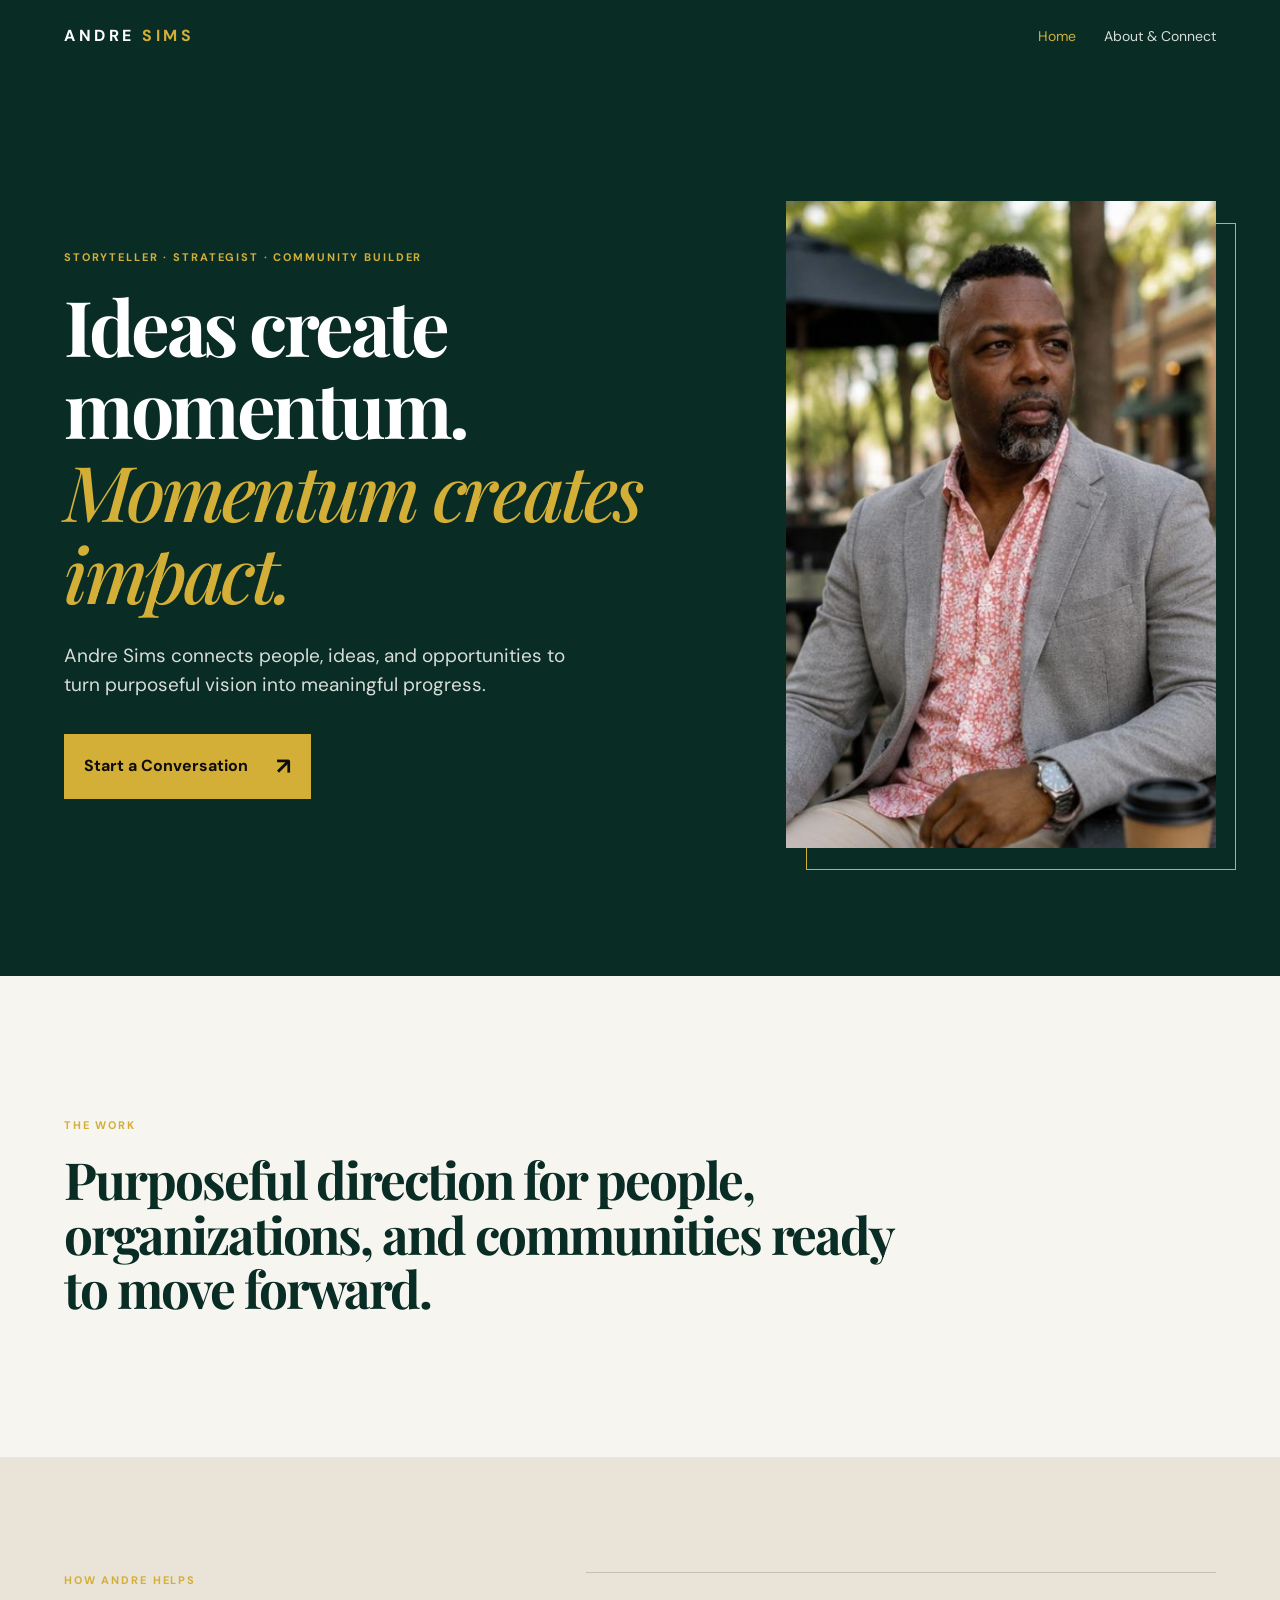
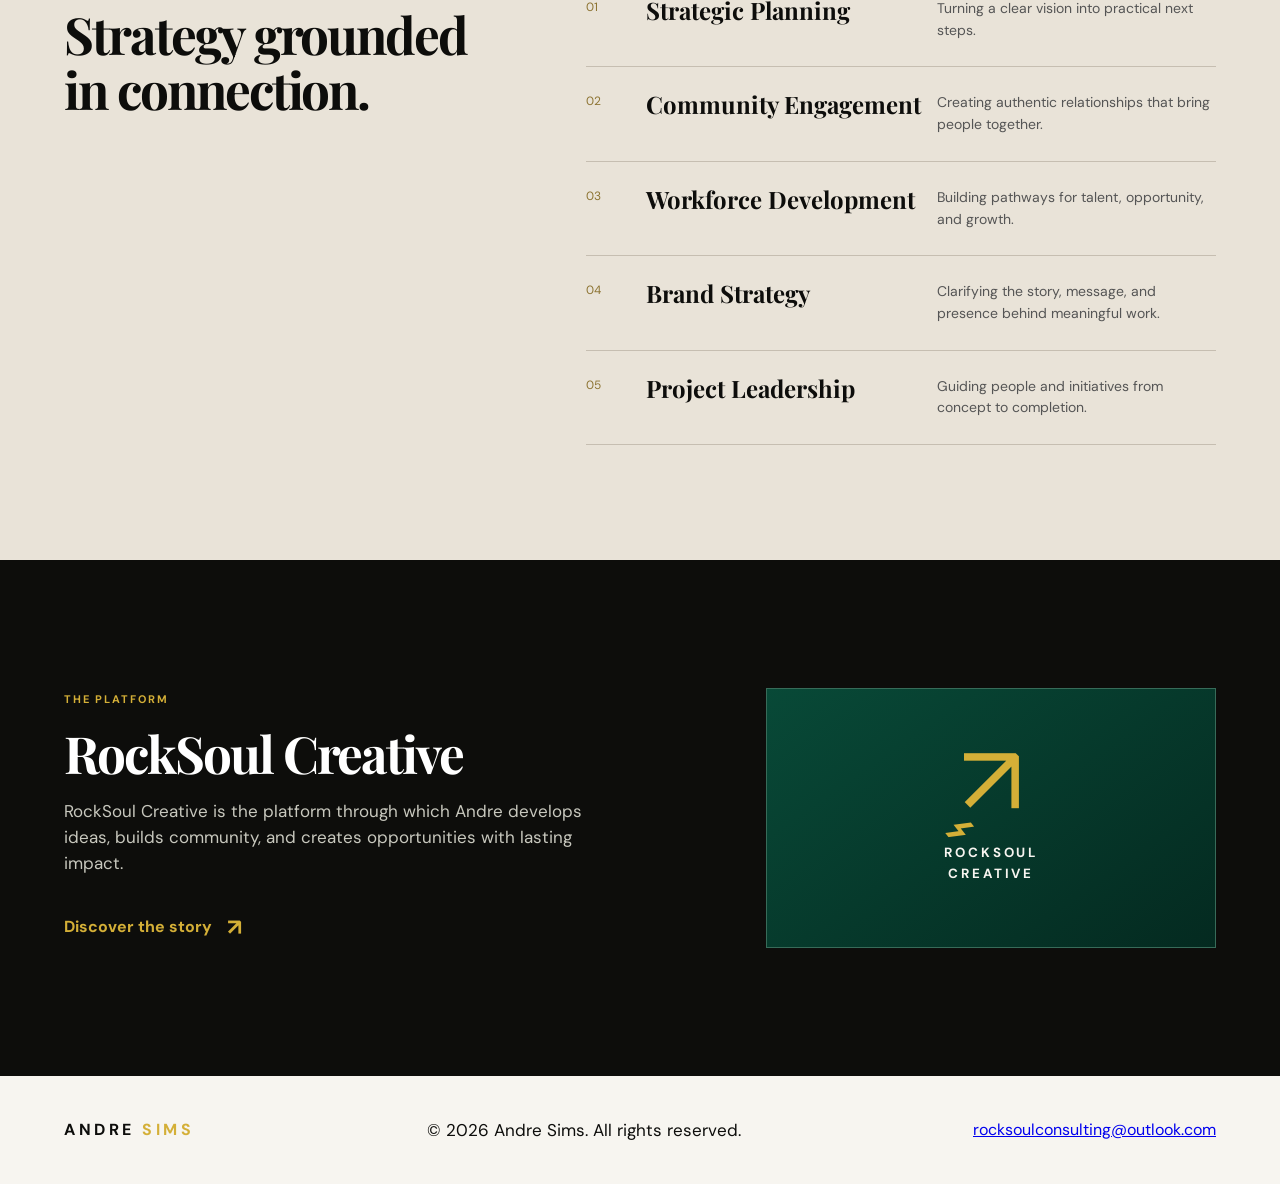
==== index.html @ 4491f695 "added initial HTML and CSS files, inluding assets" ====
<!doctype html>
<html lang="en">
  <head>
    <meta charset="utf-8" />
    <meta name="viewport" content="width=device-width, initial-scale=1" />
    <meta name="description" content="Andre Sims is a storyteller, strategist, and community builder." />
    <title>Andre Sims | Storyteller, Strategist & Community Builder</title>
    <link rel="preconnect" href="https://fonts.googleapis.com" />
    <link rel="preconnect" href="https://fonts.gstatic.com" crossorigin />
    <link href="https://fonts.googleapis.com/css2?family=DM+Sans:wght@400;500;600;700&family=Playfair+Display:wght@500;600;700&display=swap" rel="stylesheet" />
    <link rel="stylesheet" href="styles.css" />
  </head>
  <body>
    <header class="site-header">
      <a class="wordmark" href="index.html" aria-label="Andre Sims home">ANDRE <span>SIMS</span></a>
      <nav aria-label="Main navigation"><a class="active" href="index.html">Home</a><a href="about.html">About & Connect</a></nav>
    </header>

    <main>
      <section class="hero">
        <div class="hero-copy">
          <p class="eyebrow">Storyteller · Strategist · Community Builder</p>
          <h1>Ideas create momentum.<br /><em>Momentum creates impact.</em></h1>
          <p class="intro">Andre Sims connects people, ideas, and opportunities to turn purposeful vision into meaningful progress.</p>
          <a class="button" href="about.html#connect">Start a Conversation <span>↗</span></a>
        </div>
        <div class="hero-image"><img src="assets/andre-portrait.jpeg" alt="Andre Sims seated outdoors" /><div class="image-accent"></div></div>
      </section>

      <section class="statement">
        <p class="eyebrow">The work</p>
        <h2>Purposeful direction for people, organizations, and communities ready to move forward.</h2>
      </section>

      <section class="services" aria-labelledby="services-title">
        <div><p class="eyebrow">How Andre helps</p><h2 id="services-title">Strategy grounded in connection.</h2></div>
        <div class="service-list">
          <article><span>01</span><h3>Strategic Planning</h3><p>Turning a clear vision into practical next steps.</p></article>
          <article><span>02</span><h3>Community Engagement</h3><p>Creating authentic relationships that bring people together.</p></article>
          <article><span>03</span><h3>Workforce Development</h3><p>Building pathways for talent, opportunity, and growth.</p></article>
          <article><span>04</span><h3>Brand Strategy</h3><p>Clarifying the story, message, and presence behind meaningful work.</p></article>
          <article><span>05</span><h3>Project Leadership</h3><p>Guiding people and initiatives from concept to completion.</p></article>
        </div>
      </section>

      <section class="rocksoul">
        <div><p class="eyebrow">The platform</p><h2>RockSoul Creative</h2><p>RockSoul Creative is the platform through which Andre develops ideas, builds community, and creates opportunities with lasting impact.</p><a class="text-link" href="about.html">Discover the story <span>↗</span></a></div>
        <div class="mark"><span class="arrow">↗</span><span class="waves">⌁</span><small>ROCKSOUL<br />CREATIVE</small></div>
      </section>
    </main>

    <footer><a class="wordmark" href="index.html">ANDRE <span>SIMS</span></a><p>© <span id="year"></span> Andre Sims. All rights reserved.</p><a href="mailto:rocksoulconsulting@outlook.com">rocksoulconsulting@outlook.com</a></footer>
    <script>document.getElementById('year').textContent = new Date().getFullYear()</script>
  </body>
</html>
---- styles.css ----
:root {
    --ink: #0d0d0b;
    --green: #063d30;
    --green2: #092d25;
    --gold: #d4af37;
    --ivory: #f7f5f0;
    --sand: #e9e3d8;
    --muted: #b9b9ae;
}

* {
    box-sizing: border-box;
}

body {
    margin: 0;
    background: var(--ivory);
    color: var(--ink);
    font-family: "DM Sans", sans-serif;
    line-height: 1.55;
}

.site-header, footer {
    display: flex;
    align-items: center;
    justify-content: space-between;
    gap: 24px;
    padding: 24px max(5vw, 32px);
}

.site-header {
    background: var(--green2);
    color: #fff;
}

.wordmark {
    font-size: 16px;
    letter-spacing: .22em;
    font-weight: 700;
    text-decoration: none;
    color: inherit;
}

.wordmark span {
    color: var(--gold);
}

nav {
    display: flex;
    gap:28px;
}

nav a {
    color: #d8ddd8;
    text-decoration: none;
    font-size: 14px;
}

nav a.active, nav a:hover {
    color: var(--gold);
}

h1, h2, h3 {
    font-family: "Playfair Display", serif;
    line-height: 1.07;
    margin: 0;
}

h1 {
    font-size: clamp(44px, 6vw, 82px);
    letter-spacing: -.045em;
}

h2 {
    font-size: clamp(34px, 4vw, 58px);
    letter-spacing: -.04em;
}

p {
    font-size: 17px;
}

.eyebrow {
    text-transform: uppercase;
    letter-spacing: .17em;
    font-size: 11px;
    font-weight: 700;
    color: var(--gold);
    margin: 0 0 18px;
}

.hero {
    min-height: 650px;
    padding: clamp(65px, 10vw, 130px) max(5vw, 32px);
    display: grid;
    grid-template-columns: 1.05fr .75fr;
    align-items: center;
    gap: 8vw;
    background: var(--green2);
    color: #fff;
}

.hero-copy{
    max-width: 780px;
}

.hero h1 em{
    color: var(--gold);
    font-weight: 500;
}

.intro{
    max-width:530px;
    margin:28px 0 34px;
    color:#d8ddd8;
    font-size:19px;
}

.button {
    display: inline-flex;
    align-items: center;
    gap: 28px;
    padding: 15px 20px;
    background: var(--gold);
    color: var(--ink);
    font-weight: 700;
    text-decoration: none;
}

.button span, .text-link span {
    font-size:23px;
}

.hero-image {
    position: relative;
    max-width: 430px;
    justify-self: end;
}

.hero-image img {
    width: 100%;
    display: block;
    filter: saturate(.86);
}

.image-accent {
    border: 1px solid var(--gold);
    position: absolute;
    inset: 22px -20px -22px 20px;
    z-index: 0;
}

.hero-image img {
    position: relative;
    z-index: 1;
}

.statement {
    padding: clamp(70px, 11vw, 145px) max(5vw, 32px);
    max-width: 1000px;
}

.statement h2 {
    color: var(--green2);
}

.services {
    padding: clamp(70px, 9vw, 120px) max(5vw, 32px);
    display: grid;
    grid-template-columns: .8fr 1.2fr;
    gap: 8vw;
    background: var(--sand);
}

.service-list {
    border-top: 1px solid #c6beb1;
}

.service-list article {
    display: grid;
    grid-template-columns: 48px 1fr 1fr;
    gap: 12px;
    padding: 25px 0;
    border-bottom: 1px solid #c6beb1;
}

.service-list span, .value-grid span {
    font-size: 12px;
    color: #8c7331;
}

.service-list h3 {
    font-size: 24px;
}

.service-list p {
    margin: 0;
    font-size: 14px;
    color: #555;
}

.rocksoul {
    background: var(--ink);
    color: #fff;
    padding: clamp(70px, 10vw, 130px) max(5vw, 32px);
    display: grid;
    grid-template-columns: 1fr .75fr;
    gap:8vw;
    align-items:center
}

.rocksoul p:not(.eyebrow) {
    max-width: 550px;
    color: #c8c8be;
}

.text-link{
    color: var(--gold);
    text-decoration: none;
    display: inline-flex;
    gap: 15px;
    align-items: center;
    font-weight: 700;
    margin-top: 16px;
}

.mark {
    min-height: 260px;
    background: linear-gradient(145deg, #084937, #042a20);
    border: 1px solid #376b59;
    display: grid;
    place-content: center;
    text-align: center;
    position: relative;
}
    
.arrow {
    font-size: 100px;
    line-height: .6;
    color: var(--gold);
}

.waves {
    color: var(--gold);
    font-size: 55px;
    line-height: .55;
    transform: rotate(-38deg);
    position: absolute;
    left: 39%;
    top: 48%;
}

.mark small{
    margin-top: 32px;
    color: var(--ivory);
    letter-spacing: .22em;
    font-weight: 700;
}

.about-hero {
    background: var(--green2);
    color: #fff;
    padding: clamp(65px, 10vw, 125px) max(5vw, 32px);
    display: grid;
    grid-template-columns: 1fr .68fr;
    gap: 8vw;
    align-items: center;
}

.about-hero img {
    width: 100%;
    max-height: 510px;
    object-fit: cover;
    object-position: top;
}

.bio {
    padding: clamp(75px, 11vw, 145px) max(5vw, 32px);
    display: grid;
    grid-template-columns: .6fr 1.2fr;
    gap: 8vw;
}

.bio > div {
    max-width: 720px;
}

.bio h2 {
    color: var(--green2);
    margin-bottom: 25px;
}

.bio p {
    color: #40403d;
}

.values{
    background: #f9f9f9;
    padding: clamp(70px, 10vw, 130px) max(5vw, 32px);
}
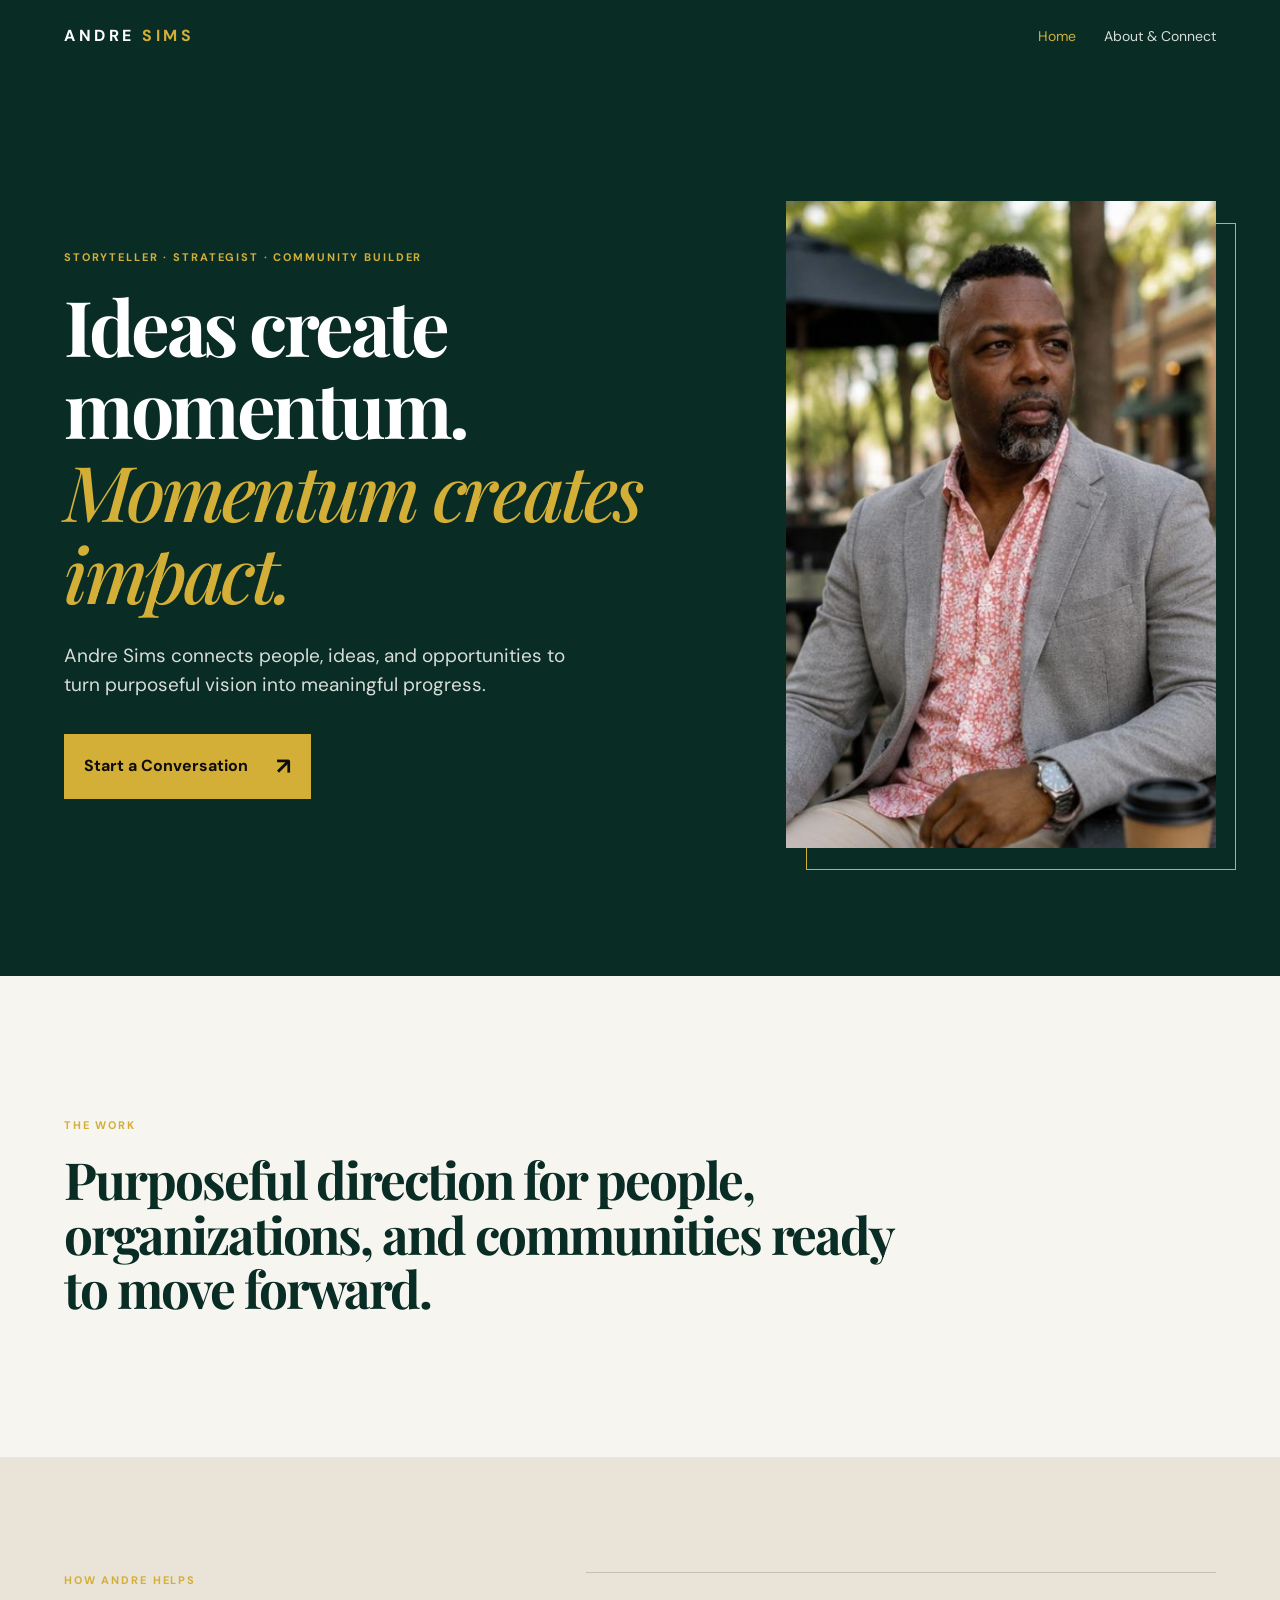
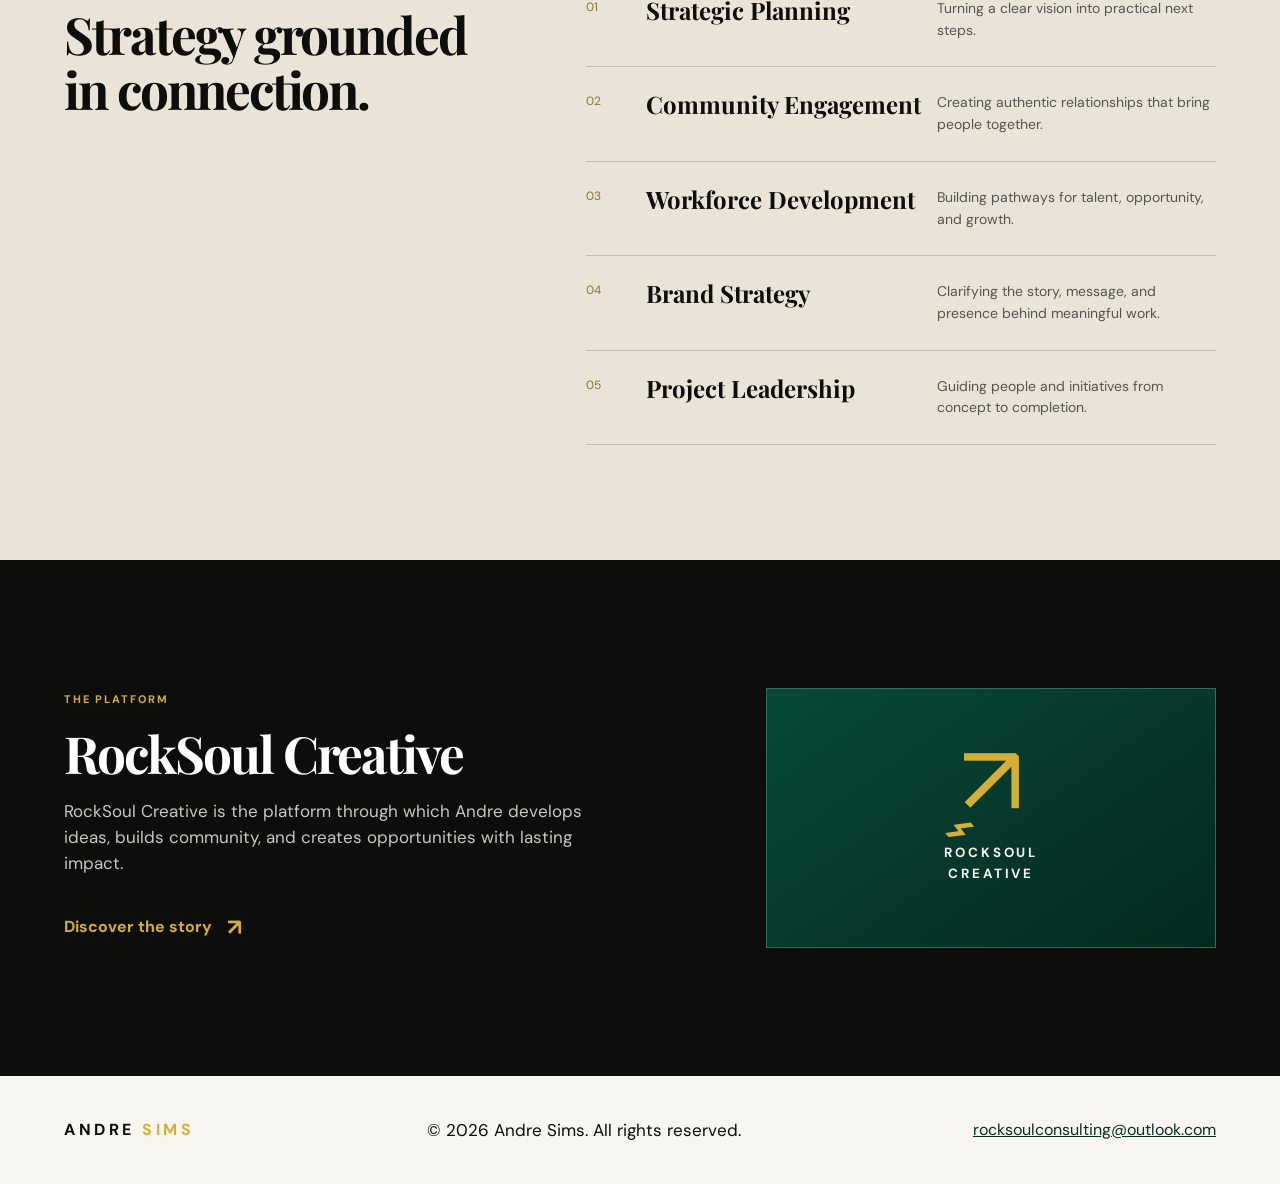
==== commit d3321e0e: "added connect section CSS added color to footer email links" ====
--- a/index.html
+++ b/index.html
@@ -8,12 +8,15 @@
     <link rel="preconnect" href="https://fonts.googleapis.com" />
     <link rel="preconnect" href="https://fonts.gstatic.com" crossorigin />
     <link href="https://fonts.googleapis.com/css2?family=DM+Sans:wght@400;500;600;700&family=Playfair+Display:wght@500;600;700&display=swap" rel="stylesheet" />
-    <link rel="stylesheet" href="styles.css" />
+    <link rel="stylesheet" href="./styles.css" />
   </head>
   <body>
     <header class="site-header">
-      <a class="wordmark" href="index.html" aria-label="Andre Sims home">ANDRE <span>SIMS</span></a>
-      <nav aria-label="Main navigation"><a class="active" href="index.html">Home</a><a href="about.html">About & Connect</a></nav>
+      <a class="wordmark" href="./index.html" aria-label="Andre Sims home">ANDRE <span>SIMS</span></a>
+      <nav aria-label="Main navigation">
+        <a class="active" href="./index.html">Home</a>
+        <a href="./about.html">About & Connect</a>
+      </nav>
     </header>
 
     <main>
@@ -22,9 +25,12 @@
           <p class="eyebrow">Storyteller · Strategist · Community Builder</p>
           <h1>Ideas create momentum.<br /><em>Momentum creates impact.</em></h1>
           <p class="intro">Andre Sims connects people, ideas, and opportunities to turn purposeful vision into meaningful progress.</p>
-          <a class="button" href="about.html#connect">Start a Conversation <span>↗</span></a>
+          <a class="button" href="./about.html#connect">Start a Conversation <span>↗</span></a>
         </div>
-        <div class="hero-image"><img src="assets/andre-portrait.jpeg" alt="Andre Sims seated outdoors" /><div class="image-accent"></div></div>
+        <div class="hero-image">
+          <img src="./assets/andre-portrait.jpeg" alt="Andre Sims seated outdoors" />
+          <div class="image-accent"></div>
+        </div>
       </section>
 
       <section class="statement">
@@ -33,7 +39,10 @@
       </section>
 
       <section class="services" aria-labelledby="services-title">
-        <div><p class="eyebrow">How Andre helps</p><h2 id="services-title">Strategy grounded in connection.</h2></div>
+        <div>
+          <p class="eyebrow">How Andre helps</p>
+          <h2 id="services-title">Strategy grounded in connection.</h2>
+        </div>
         <div class="service-list">
           <article><span>01</span><h3>Strategic Planning</h3><p>Turning a clear vision into practical next steps.</p></article>
           <article><span>02</span><h3>Community Engagement</h3><p>Creating authentic relationships that bring people together.</p></article>
@@ -44,12 +53,25 @@
       </section>
 
       <section class="rocksoul">
-        <div><p class="eyebrow">The platform</p><h2>RockSoul Creative</h2><p>RockSoul Creative is the platform through which Andre develops ideas, builds community, and creates opportunities with lasting impact.</p><a class="text-link" href="about.html">Discover the story <span>↗</span></a></div>
-        <div class="mark"><span class="arrow">↗</span><span class="waves">⌁</span><small>ROCKSOUL<br />CREATIVE</small></div>
+        <div>
+          <p class="eyebrow">The platform</p>
+          <h2>RockSoul Creative</h2>
+          <p>RockSoul Creative is the platform through which Andre develops ideas, builds community, and creates opportunities with lasting impact.</p>
+          <a class="text-link" href="./about.html">Discover the story <span>↗</span></a>
+        </div>
+        <div class="mark">
+          <span class="arrow">↗</span>
+          <span class="waves">⌁</span>
+          <small>ROCKSOUL<br />CREATIVE</small>
+        </div>
       </section>
     </main>
 
-    <footer><a class="wordmark" href="index.html">ANDRE <span>SIMS</span></a><p>© <span id="year"></span> Andre Sims. All rights reserved.</p><a href="mailto:rocksoulconsulting@outlook.com">rocksoulconsulting@outlook.com</a></footer>
+    <footer>
+      <a class="wordmark" href="./index.html">ANDRE <span>SIMS</span></a>
+      <p>© <span id="year"></span> Andre Sims. All rights reserved.</p>
+      <a class="email" href="mailto:rocksoulconsulting@outlook.com">rocksoulconsulting@outlook.com</a>
+    </footer>
     <script>document.getElementById('year').textContent = new Date().getFullYear()</script>
   </body>
 </html>
--- a/styles.css
+++ b/styles.css
@@ -297,4 +297,52 @@
 .values{
     background: #f9f9f9;
     padding: clamp(70px, 10vw, 130px) max(5vw, 32px);
+}
+
+.connect {
+    background: var(--green);
+    color: #fff;
+    padding: clamp(75px, 11vw, 145px) max(5vw, 32px);
+}
+
+.connect > p:not(.eyebrow) {
+    max-width: 630px;
+    color: #d6ddd7;
+}
+
+.connect h2 {
+    color: var(--gold);
+}
+
+.contact-links {
+    display: flex;
+    flex-wrap: wrap;
+    gap: 18px;
+    margin-top: 36px;
+}
+
+.contact-links a {
+    min-width: min(100%, 320px);
+  padding: 19px 24px;
+  border: 1px solid #588272;
+  color: #fff;
+  font-size: 18px;
+  text-decoration: none;
+}
+
+.contact-links small {
+  display: block;
+  margin-bottom: 6px;
+  color: var(--gold);
+  font-size: 10px;
+  letter-spacing: .15em;
+  text-transform: uppercase;
+}
+
+.email {
+    color: var(--green2);
+}
+
+@media (max-width: 760px) {
+  .contact-links { display: grid; }
 }
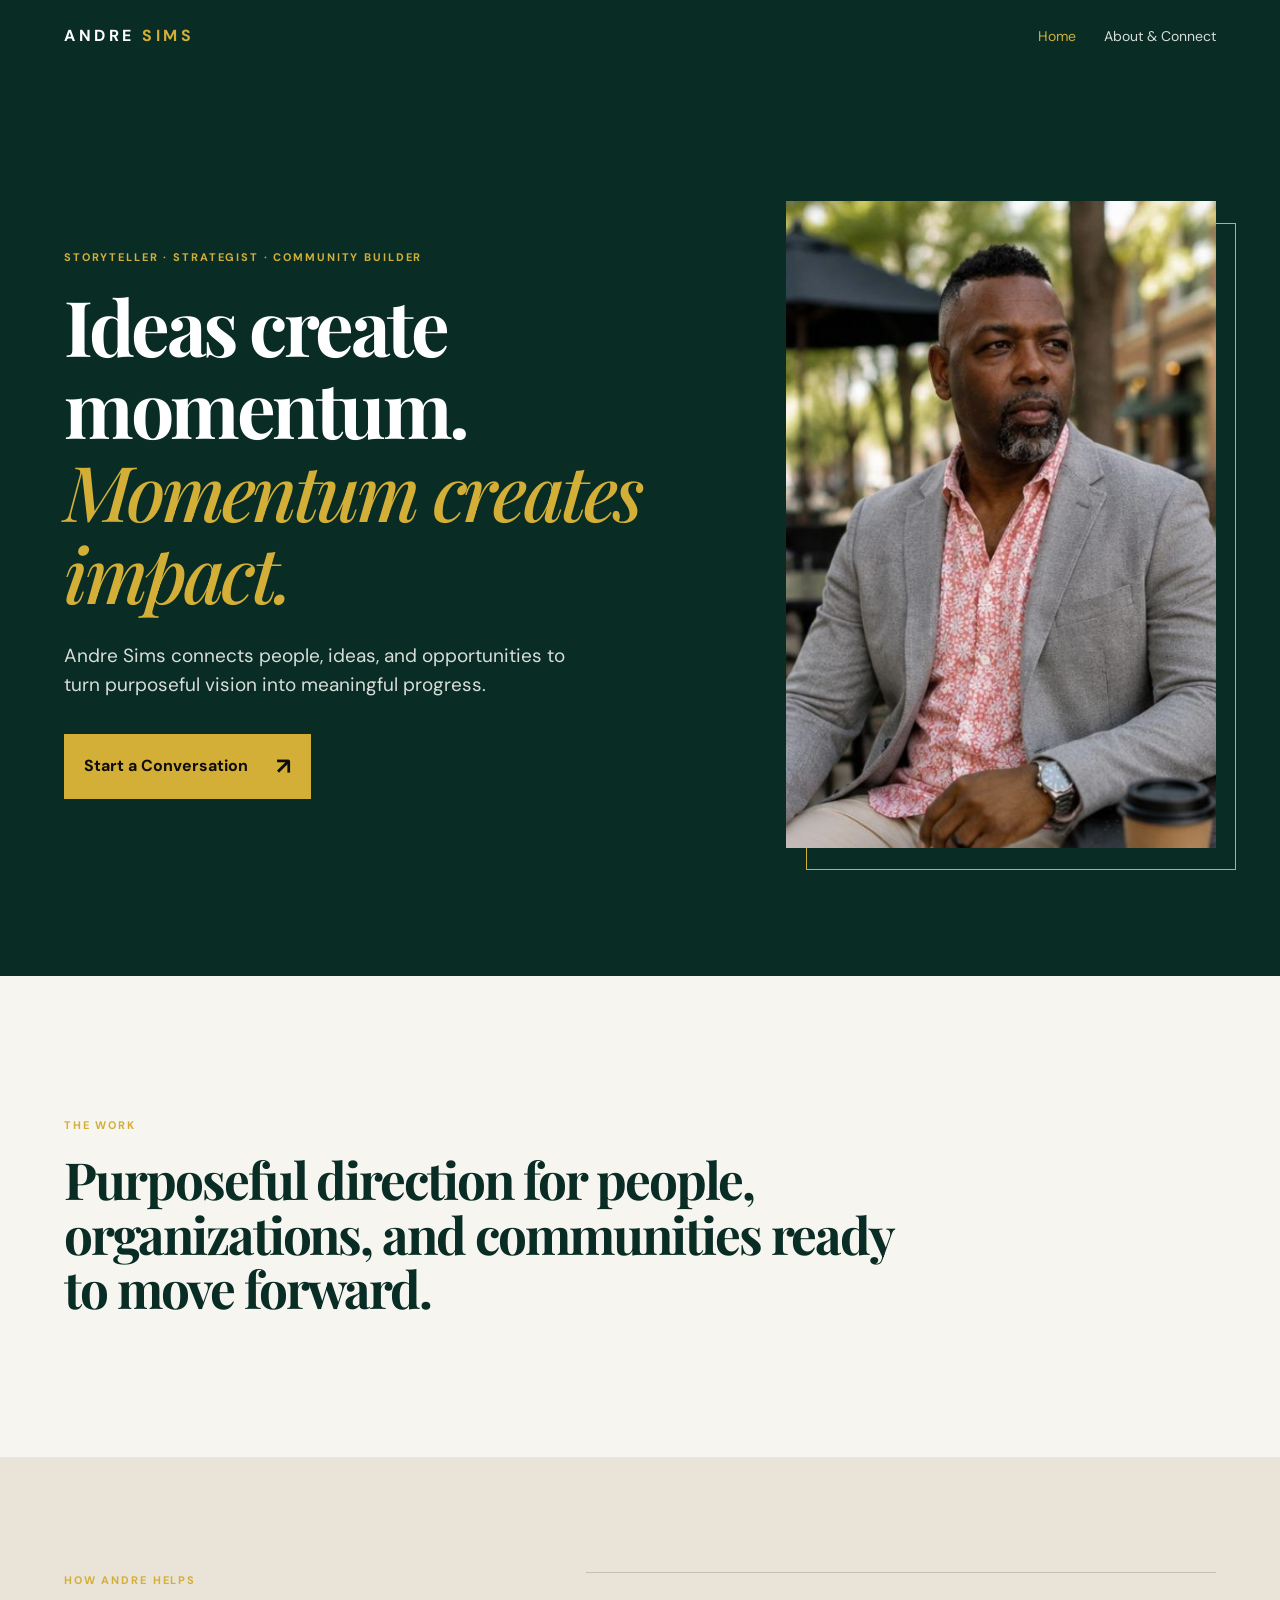
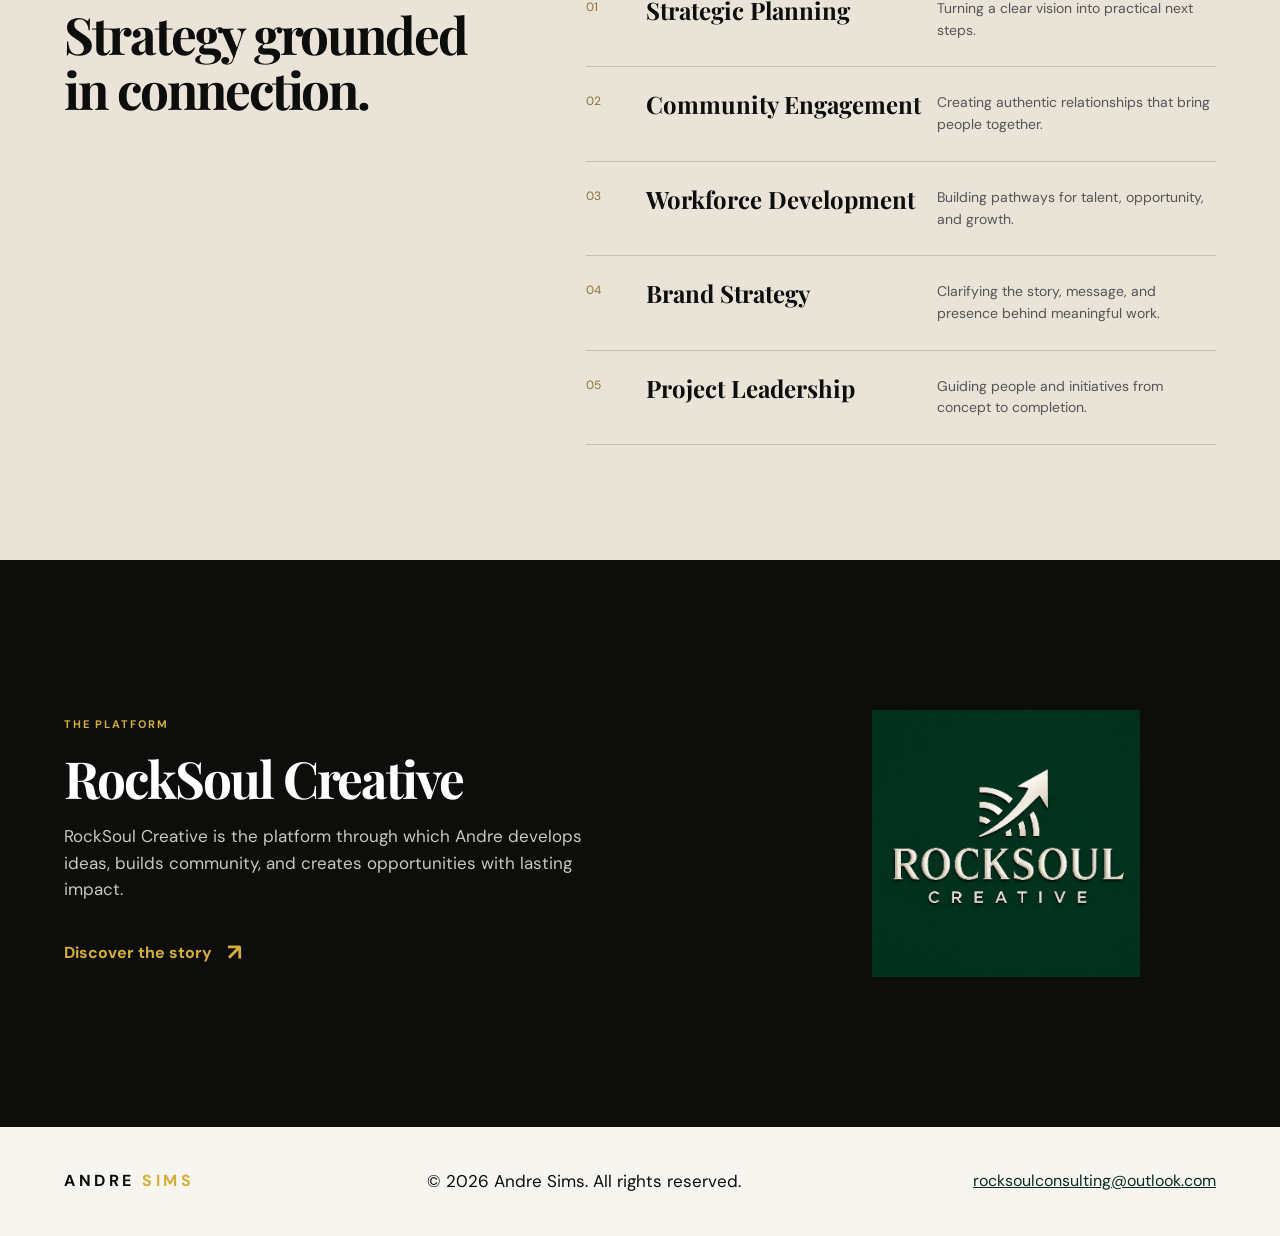
==== commit 6ff9f5d4: "replaced mark img placeholder with img link" ====
--- a/index.html
+++ b/index.html
@@ -60,9 +60,7 @@
           <a class="text-link" href="./about.html">Discover the story <span>↗</span></a>
         </div>
         <div class="mark">
-          <span class="arrow">↗</span>
-          <span class="waves">⌁</span>
-          <small>ROCKSOUL<br />CREATIVE</small>
+          <img src="./assets/rocksoul-mark-reference.jpeg" alt="RockSoul Creative logo" />
         </div>
       </section>
     </main>
--- a/styles.css
+++ b/styles.css
@@ -225,13 +225,11 @@
 }
 
 .mark {
-    min-height: 260px;
-    background: linear-gradient(145deg, #084937, #042a20);
-    border: 1px solid #376b59;
-    display: grid;
-    place-content: center;
-    text-align: center;
-    position: relative;
+    width: min(100%, 420px);
+    min-height: 0;
+    aspect-ratio: 1.35 / 1;
+    justify-self: end;
+    overflow: hidden;
 }
     
 .arrow {
@@ -250,11 +248,20 @@
     top: 48%;
 }
 
-.mark small{
+.mark small {
     margin-top: 32px;
     color: var(--ivory);
     letter-spacing: .22em;
     font-weight: 700;
+}
+
+.mark img {
+    display: block;
+    width: 100%;
+    height: 100%;
+    min-height: 0;
+    padding: 22px;
+    object-fit: contain;
 }
 
 .about-hero {
@@ -323,20 +330,20 @@
 
 .contact-links a {
     min-width: min(100%, 320px);
-  padding: 19px 24px;
-  border: 1px solid #588272;
-  color: #fff;
-  font-size: 18px;
-  text-decoration: none;
+    padding: 19px 24px;
+    border: 1px solid #588272;
+    color: #fff;
+    font-size: 18px;
+    text-decoration: none;
 }
 
 .contact-links small {
-  display: block;
-  margin-bottom: 6px;
-  color: var(--gold);
-  font-size: 10px;
-  letter-spacing: .15em;
-  text-transform: uppercase;
+    display: block;
+    margin-bottom: 6px;
+    color: var(--gold);
+    font-size: 10px;
+    letter-spacing: .15em;
+    text-transform: uppercase;
 }
 
 .email {
@@ -344,5 +351,12 @@
 }
 
 @media (max-width: 760px) {
-  .contact-links { display: grid; }
+    .contact-links { 
+        display: grid; 
+    }
+
+    .mark img {
+        justify-self: center;
+        padding: 0;
+    }
 }
